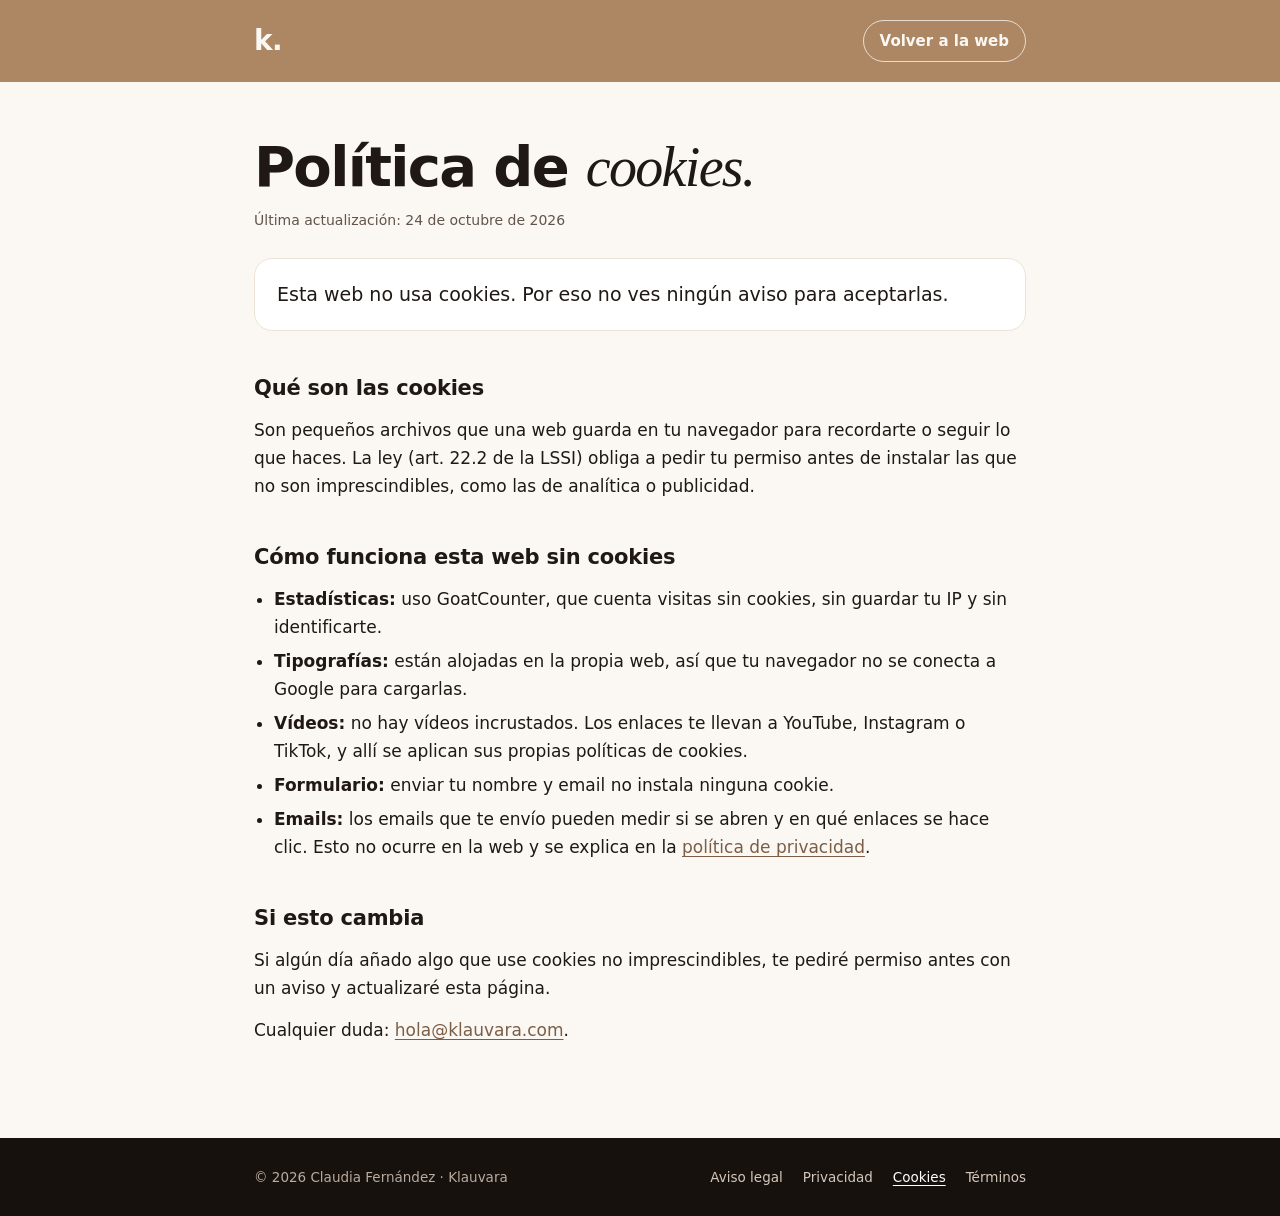
==== cookies.html @ 370a1f43 "Add files via upload" ====
<!DOCTYPE html>
<html lang="es">
<head>
  <meta charset="UTF-8">
  <script>if (window.top !== window.self) { try { window.top.location = window.self.location; } catch (e) { document.documentElement.style.display = 'none'; } }</script>
  <meta http-equiv="Content-Security-Policy" content="default-src 'self'; script-src 'self' 'sha256-qB01JqjT+mB6JKcHXYG+68RppGRiMydDMi58H8fkYqk=' https://gc.zgo.at; style-src 'self' 'unsafe-inline'; img-src 'self' data: https://klauvara.goatcounter.com; font-src 'self'; connect-src 'self' https://script.google.com https://script.googleusercontent.com https://klauvara.goatcounter.com; object-src 'none'; base-uri 'self'; form-action 'self'; upgrade-insecure-requests">
  <meta name="referrer" content="strict-origin-when-cross-origin">
  <meta name="viewport" content="width=device-width, initial-scale=1, viewport-fit=cover">
  <title>Política de cookies · Klauvara</title>
  <meta name="description" content="klauvara.com no usa cookies. Aquí te explico cómo funciona.">
  <meta name="robots" content="noindex, follow">
  <link rel="canonical" href="https://klauvara.com/cookies.html">
  <meta name="theme-color" content="#AD8663">
  <link rel="icon" href="/favicon.ico" sizes="any">
  <link rel="icon" type="image/png" sizes="32x32" href="/favicon-32.png">
  <link rel="apple-touch-icon" href="/apple-touch-icon.png">
  <link rel="preload" href="/fonts/inter.woff2" as="font" type="font/woff2" crossorigin>
  <style>@font-face{font-family:"Inter";src:url(/fonts/inter.woff2) format("woff2");font-weight:100 900;font-style:normal;font-display:swap}
@font-face{font-family:"Playfair Display";src:url(/fonts/playfair.woff2) format("woff2");font-weight:400 900;font-style:normal;font-display:swap}
@font-face{font-family:"Playfair Display";src:url(/fonts/playfair-italic.woff2) format("woff2");font-weight:400 900;font-style:italic;font-display:swap}

:root{--tan:#AD8663;--tan-deep:#7C5E46;--paper:#FBF8F4;--sand:#EDE3D7;--ink:#1F1814;--ink-soft:#62544A;--night:#17110E}
*,*::before,*::after{box-sizing:border-box}
body{margin:0;font-family:"Inter",system-ui,-apple-system,"Segoe UI",Roboto,sans-serif;font-size:17px;line-height:1.65;color:var(--ink);background:var(--paper);-webkit-font-smoothing:antialiased}
a{color:var(--tan-deep);text-underline-offset:3px}
em{font-family:"Playfair Display",Georgia,serif;font-style:italic;font-weight:500}
.top{background:var(--tan);color:var(--paper)}
.top__in{max-width:820px;margin:0 auto;padding:18px 24px;display:flex;justify-content:space-between;align-items:center}
.mark{font-weight:700;font-size:28px;color:var(--paper);text-decoration:none;letter-spacing:-.02em}
.back{color:var(--paper);font-weight:600;font-size:15px;text-decoration:none;border:1.5px solid rgba(251,248,244,.75);border-radius:999px;padding:8px 16px}
.back:hover{background:var(--paper);color:var(--ink)}
main{max-width:820px;margin:0 auto;padding:56px 24px 80px}
h1{font-size:clamp(38px,6vw,56px);line-height:1.05;letter-spacing:-.03em;margin:0}
h1 em{font-weight:400}
h2{font-size:21px;letter-spacing:-.01em;margin:40px 0 10px}
p,ul,table{margin:0 0 14px}
ul{padding-left:20px}
li{margin-bottom:6px}
.upd{color:var(--ink-soft);font-size:14px;margin-top:12px}
.intro{font-size:19px;background:#fff;border:1px solid var(--sand);border-radius:18px;padding:20px 22px;margin-top:26px}
ul.data{list-style:none;padding:0}
mark{background:#FFE08A;padding:0 4px;border-radius:4px}
table{width:100%;border-collapse:collapse;font-size:15px;display:block;overflow-x:auto}
th,td{text-align:left;vertical-align:top;padding:12px 14px;border-bottom:1px solid var(--sand)}
th{font-size:12px;letter-spacing:.12em;text-transform:uppercase;color:var(--tan-deep)}
.foot{background:var(--night);color:#B9AB9E;font-size:13.5px}
.foot__in{max-width:820px;margin:0 auto;padding:28px 24px;display:flex;flex-wrap:wrap;gap:10px 24px;justify-content:space-between}
.foot nav{display:flex;flex-wrap:wrap;gap:6px 20px}
.foot a{color:#D4C7BA;text-decoration:none}
.foot a[aria-current]{color:#fff;text-decoration:underline}
.nf{min-height:calc(100svh - 160px);display:grid;place-content:center;text-align:center;gap:18px}
.nf .big{font-size:clamp(120px,26vw,220px);font-weight:800;line-height:.85;letter-spacing:-.06em;color:var(--tan)}
.nf p{color:var(--ink-soft);font-size:19px;margin:0}
.btn{justify-self:center;display:inline-block;background:var(--ink);color:var(--paper);font-weight:600;text-decoration:none;border-radius:999px;padding:15px 26px;margin-top:10px}
@media (max-width:640px){table{display:block}thead{display:none}tbody,tr,td{display:block}tr{background:#fff;border:1px solid var(--sand);border-radius:16px;padding:14px 16px;margin-bottom:12px}td{border:0;padding:4px 0}td::before{content:attr(data-label);display:block;font-size:11px;letter-spacing:.12em;text-transform:uppercase;color:var(--tan-deep);font-weight:600}}
.links{display:flex;gap:18px;justify-content:center;flex-wrap:wrap;font-size:15px}
</style>
</head>
<body>
  <header class="top"><div class="top__in"><a class="mark" href="/" aria-label="Klauvara, inicio">k.</a><a class="back" href="/">Volver a la web</a></div></header>
  <main>
<h1>Política de <em>cookies.</em></h1>
<p class="upd">Última actualización: 24 de octubre de 2026</p>
<p class="intro">Esta web no usa cookies. Por eso no ves ningún aviso para aceptarlas.</p>

<h2>Qué son las cookies</h2>
<p>Son pequeños archivos que una web guarda en tu navegador para recordarte o seguir lo que haces. La ley (art. 22.2 de la LSSI) obliga a pedir tu permiso antes de instalar las que no son imprescindibles, como las de analítica o publicidad.</p>

<h2>Cómo funciona esta web sin cookies</h2>
<ul>
<li><b>Estadísticas:</b> uso GoatCounter, que cuenta visitas sin cookies, sin guardar tu IP y sin identificarte.</li>
<li><b>Tipografías:</b> están alojadas en la propia web, así que tu navegador no se conecta a Google para cargarlas.</li>
<li><b>Vídeos:</b> no hay vídeos incrustados. Los enlaces te llevan a YouTube, Instagram o TikTok, y allí se aplican sus propias políticas de cookies.</li>
<li><b>Formulario:</b> enviar tu nombre y email no instala ninguna cookie.</li>
<li><b>Emails:</b> los emails que te envío pueden medir si se abren y en qué enlaces se hace clic. Esto no ocurre en la web y se explica en la <a href="privacidad.html">política de privacidad</a>.</li>
</ul>

<h2>Si esto cambia</h2>
<p>Si algún día añado algo que use cookies no imprescindibles, te pediré permiso antes con un aviso y actualizaré esta página.</p>
<p>Cualquier duda: <a href="mailto:hola@klauvara.com">hola@klauvara.com</a>.</p>
</main>
  <footer class="foot"><div class="foot__in"><span>© 2026 Claudia Fernández · Klauvara</span>
      <nav aria-label="Información legal">
        <a href="aviso-legal.html">Aviso legal</a>
        <a href="privacidad.html">Privacidad</a>
        <a href="cookies.html" aria-current="page">Cookies</a>
        <a href="terminos.html">Términos</a>
      </nav></div></footer>
  <script data-goatcounter="https://klauvara.goatcounter.com/count" async src="https://gc.zgo.at/count.js"></script>
</body>
</html>
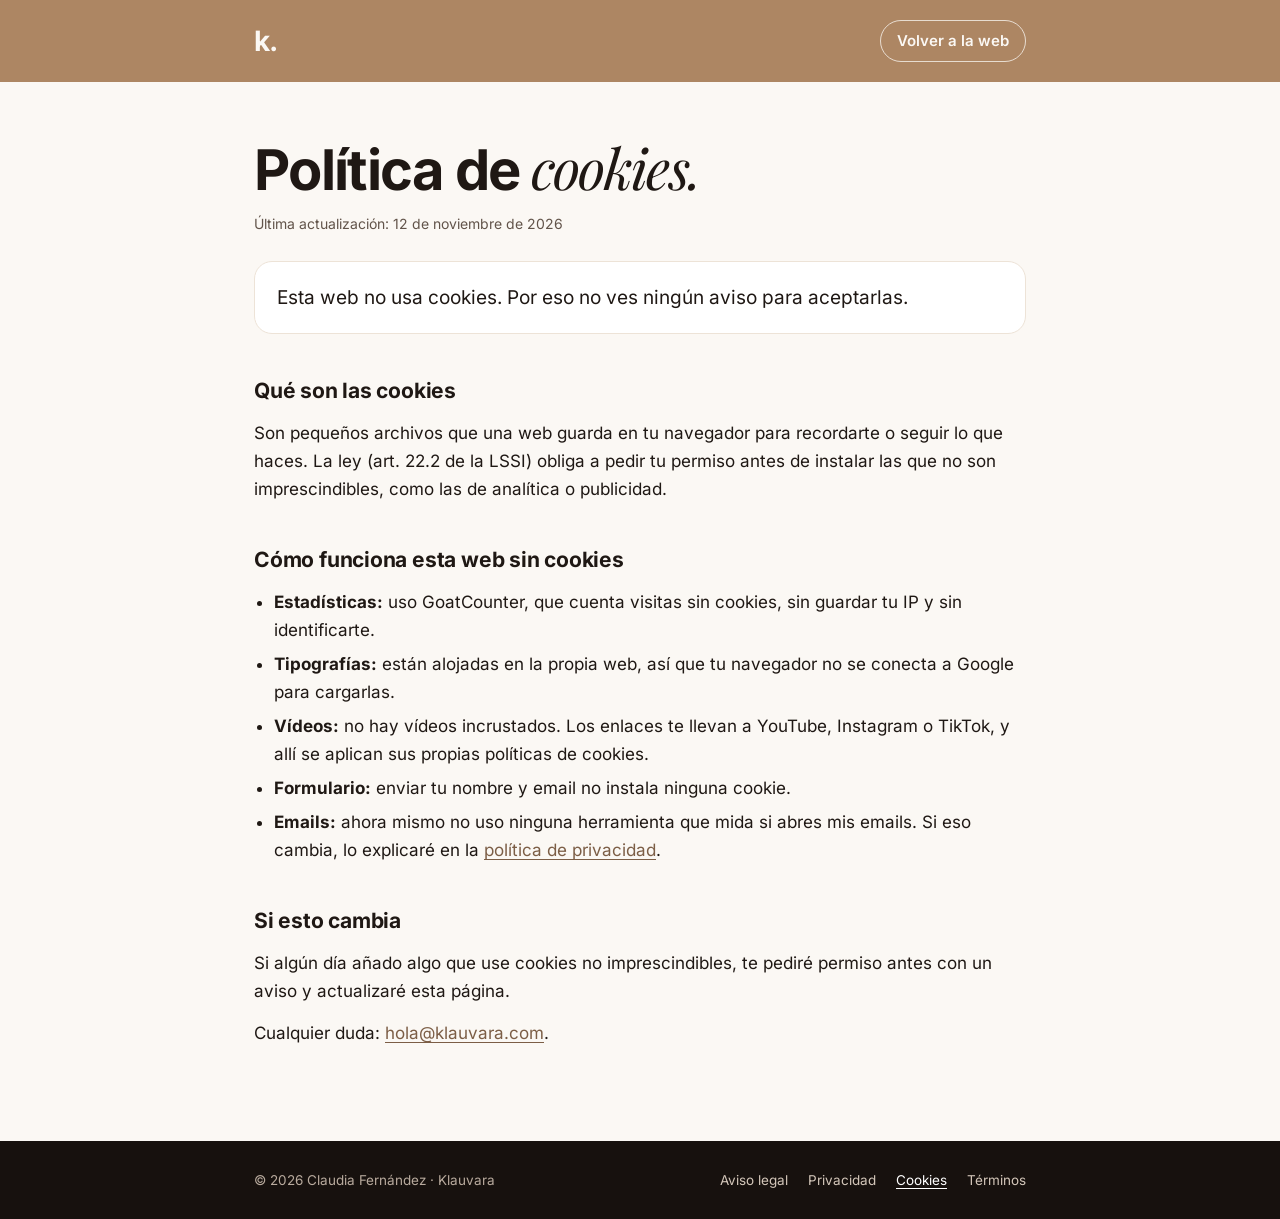
==== commit e6dafb20: "Guía: los emails se guardan solo en Google Sheet (sin Kit) Co-Authored-By: Claude Opus 5.5 <noreply@" ====
--- a/cookies.html
+++ b/cookies.html
@@ -60,7 +60,7 @@
   <header class="top"><div class="top__in"><a class="mark" href="/" aria-label="Klauvara, inicio">k.</a><a class="back" href="/">Volver a la web</a></div></header>
   <main>
 <h1>Política de <em>cookies.</em></h1>
-<p class="upd">Última actualización: 24 de octubre de 2026</p>
+<p class="upd">Última actualización: 12 de noviembre de 2026</p>
 <p class="intro">Esta web no usa cookies. Por eso no ves ningún aviso para aceptarlas.</p>
 
 <h2>Qué son las cookies</h2>
@@ -72,7 +72,7 @@
 <li><b>Tipografías:</b> están alojadas en la propia web, así que tu navegador no se conecta a Google para cargarlas.</li>
 <li><b>Vídeos:</b> no hay vídeos incrustados. Los enlaces te llevan a YouTube, Instagram o TikTok, y allí se aplican sus propias políticas de cookies.</li>
 <li><b>Formulario:</b> enviar tu nombre y email no instala ninguna cookie.</li>
-<li><b>Emails:</b> los emails que te envío pueden medir si se abren y en qué enlaces se hace clic. Esto no ocurre en la web y se explica en la <a href="privacidad.html">política de privacidad</a>.</li>
+<li><b>Emails:</b> ahora mismo no uso ninguna herramienta que mida si abres mis emails. Si eso cambia, lo explicaré en la <a href="privacidad.html">política de privacidad</a>.</li>
 </ul>
 
 <h2>Si esto cambia</h2>
